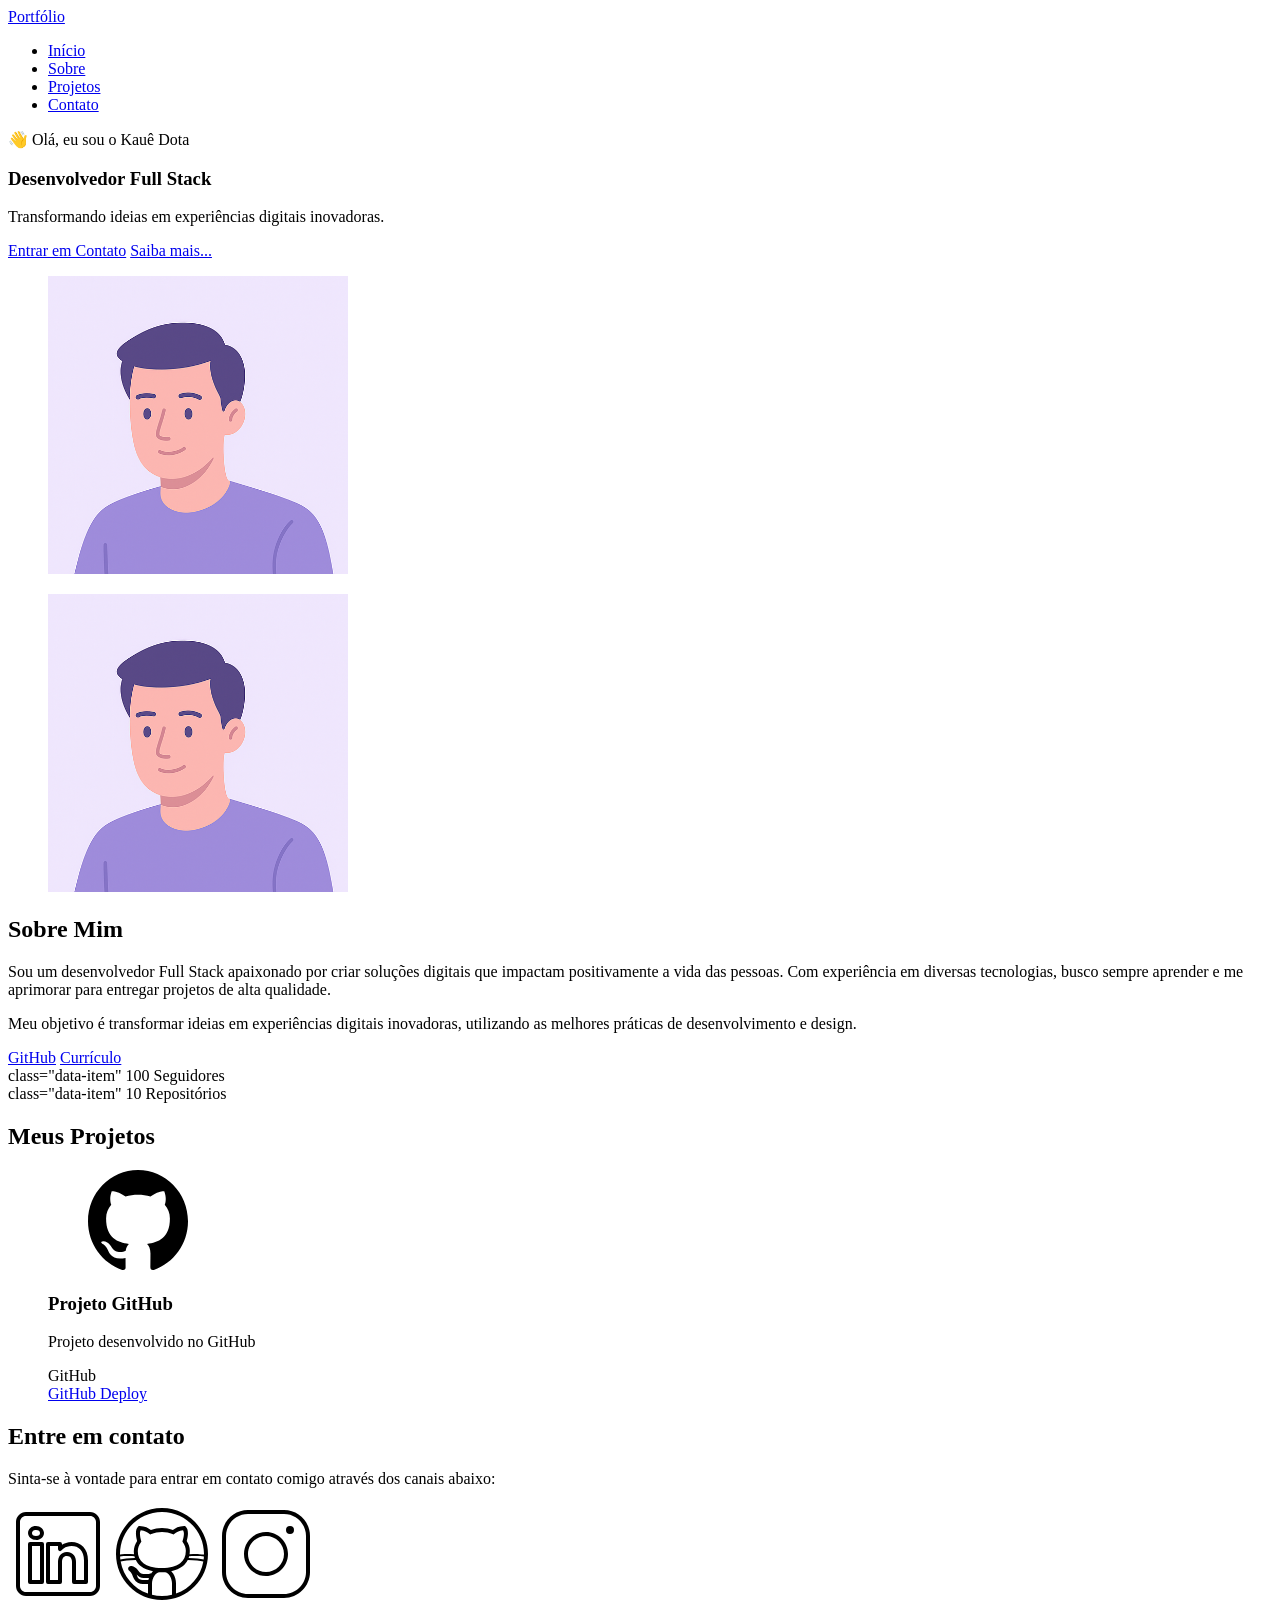
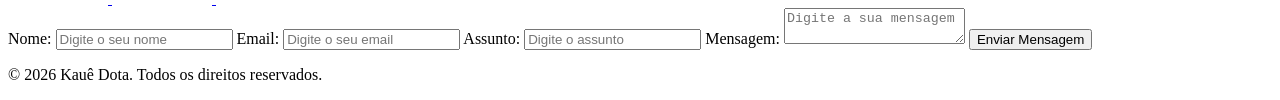
==== index.html @ 577f4618 "⚡ General Update:" ====
<!DOCTYPE html>
<html lang="pt-br">

<head>
    <meta charset="UTF-8">
    <meta name="viewport" content="width=device-width, initial-scale=1.0">

    <meta name="author" content="Kauê Dota">

    <meta name="description"
        content="Portfólio do Kauê Dota, desenvolvedor Full Stack especializado em criar experiências digitais.">

    <meta name="roobots" content="index, follow">

    <link rel="icon" type="image/svg+xml" href="./assets/img/favicon.svg">

    <title>Portfólio do Kauê Dota</title>
</head>

<body>
    <!-- Cabeçalho da Página -->
    <header>

        <a href="index.html" id="titulo">Portfólio</a>
        <nav>
            <ul class="menu-list">
                <li><a href="#hero">Início</a></li>
                <li><a href="#about">Sobre</a></li>
                <li><a href="#projects">Projetos</a></li>
                <li><a href="#contact">Contato</a></li>
            </ul>
        </nav>
    </header>

    <!-- Seção Principal da Página-->
    <main>
        <!-- Seção Hero -->
        <section id="hero" class="section-container hero-container">

            <!-- Boas Vindas -->
            <article>
                <span>👋 Olá, eu sou o Kauê Dota </span>
                <h1>Desenvolvedor Full Stack</h1>
                <p>Transformando ideias em experiências digitais inovadoras.</p>

                <div>
                    <a href="#contact" class="btn">Entrar em Contato</a>
                    <a href="#about" class="btn">Saiba mais...</a>
                </div>
            </article>

            <!-- Imagem da Seção Hero -->
            <figure>
                <img src="./assets/img/avatar_dev_man.svg"
                    alt="Foto do autor do site, Kauê Dota, desenvolvedor Full Stack" class="float-animation"
                    width="300px">
            </figure>

            <!-- Seção Sobre -->
            <section id="about" class="section-container about-container">

                <!-- Imagem da Seção About -->
                <figure class="about-image">
                    <img src="./assets/img/avatar_dev_man.svg"
                        alt="Foto do autor do site, Kauê Dota, desenvolvedor Full Stack" class="float-animation"
                        width="300px">


                </figure>

                <!-- Conteúdo da Seção About -->
                <article class="about-content">
                    <h2>Sobre Mim</h2>
                    <p>Sou um desenvolvedor Full Stack apaixonado por criar soluções digitais que impactam positivamente
                        a vida das pessoas. Com experiência em diversas tecnologias, busco sempre aprender e me
                        aprimorar para entregar projetos de alta qualidade.</p>
                    <p>Meu objetivo é transformar ideias em experiências digitais inovadoras, utilizando as melhores
                        práticas de desenvolvimento e design.</p>
                </article>

                <!-- Links (Github + Curriculo) e Dados do Github -->
                <div class="about-buttons-data" <!-- Links -->
                </div class="buttons-container">
                <a href="#" target="_blank" class="btn">GitHub</a>
                <a href="#" target="_blank" class="btn-outline">Currículo</a>
                </div>

                <!-- Dados - Repósitório Github -->
                <div class="data-container">

                    <!-- Numero de Seguidores -->
                    <div> class="data-item"
                        <span class="data-number">100</span>
                        <span class="data-label">Seguidores</span>
                    </div>

                    <!-- Numero de Repositórios -->
                    <div> class="data-item"
                        <span class="data-number">10</span>
                        <span class="data-label">Repositórios</span>
                    </div>
                </div>


            </section>

            <!-- Seção Projetos -->
            <section id="projects">
                <h2>Meus Projetos</h2>

                <!-- Swiper Container -->
                <div class="swiper projects-swiper">

                    <div class="swiper-wrapper">

                        <figure class="swiper-slide">

                            <article class="project-card">

                                <!-- Ícone da Tecnologia padrão do projeto -->
                                <figure class="project-image">
                                    <img src="./assets/icons/languages/github.svg" alt="Ícone do GitHub" width="100px">
                                </figure>

                                <!-- Conteúdo do Projeto -->
                                <div class="project-content">

                                    <h3>Projeto GitHub</h3>
                                    <p>Projeto desenvolvido no GitHub</p>

                                    <!-- Tags do Projeto -->
                                    <div class="project-tags">
                                        <span class="tag">GitHub</span>
                                    </div>

                                    <!-- Links do Projeto -->
                                    <div class="project-buttons">
                                        <a href="#" target="_blank" class="botao botao-sm">
                                            GitHub
                                        </a>
                                        <a href="#" target="_blank" class="botao-outline botao-sm">
                                            Deploy
                                        </a>
                                    </div>

                                </div>

                            </article>

                    </div>

                </div>

                <!-- Botões de Navegação -->
                <div class="swiper-button-next"></div>
                <div class="swiper-button-prev"></div>

                <!-- Paginação -->
                <div class="swiper-pagination"></div>

                </div>
            </section>

            <!-- Seção Contato -->
            <section id="contact" class="section-container contact-container">

                <!-- Redes Sociais -->
                <article>
                    <h2>Entre em contato</h2>
                    <p>Sinta-se à vontade para entrar em contato comigo através dos canais abaixo:</p>

                    <!-- Links das Redes Sociais -->
                    <div class="social-container">

                        <a href="https://www.linkedin.com/in/kaue-dota/" target="_blank" class="social-icon"
                            aria-label="LinkedIn">
                            <img src="./assets/icons/social/linkedin.svg" alt="Ícone do LinkedIn">
                        </a>

                        <a href="https://github.com/kauedota" target="_blank" class="social-icon" aria-label="GitHub">
                            <img src="./assets/icons/social/github.svg" alt="Ícone do GitHub">
                        </a>

                        <a href="https://www.instagram.com/kauedota/" target="_blank" class="social-icon"
                            aria-label="Instagram">
                            <img src="./assets/icons/social/instagram.svg" alt="Ícone do Instagram">
                        </a>
                    </div>

                </article>

                <!-- Formulário de Contato -->
                <form id="formulario">

                    <label for="nome">Nome:</label>
                    <input id="nome" name="nome" type="text" placeholder="Digite o seu nome" required>
                    <span id="erro-nome"></span>

                    <label for="email">Email:</label>
                    <input id="email" name="email" type="text" placeholder="Digite o seu email" required>
                    <span id="erro-email"></span>

                    <label for="assunto">Assunto:</label>
                    <input id="assunto" name="assunto" type="text" placeholder="Digite o assunto" required>
                    <span id="erro-assunto"></span>

                    <label for="mensagem">Mensagem:</label>
                    <textarea id="mensagem" name="mensagem" placeholder="Digite a sua mensagem" required></textarea>
                    <span id="erro-mensagem"></span>

                    <button type="submit" class="btn">Enviar Mensagem</button>

                </form>

            </section>
    </main>

    <!-- Rodapé da Página -->
    <footer>
        <p>&copy; 2026 Kauê Dota. Todos os direitos reservados.</p>
    </footer>

</body>

</html>
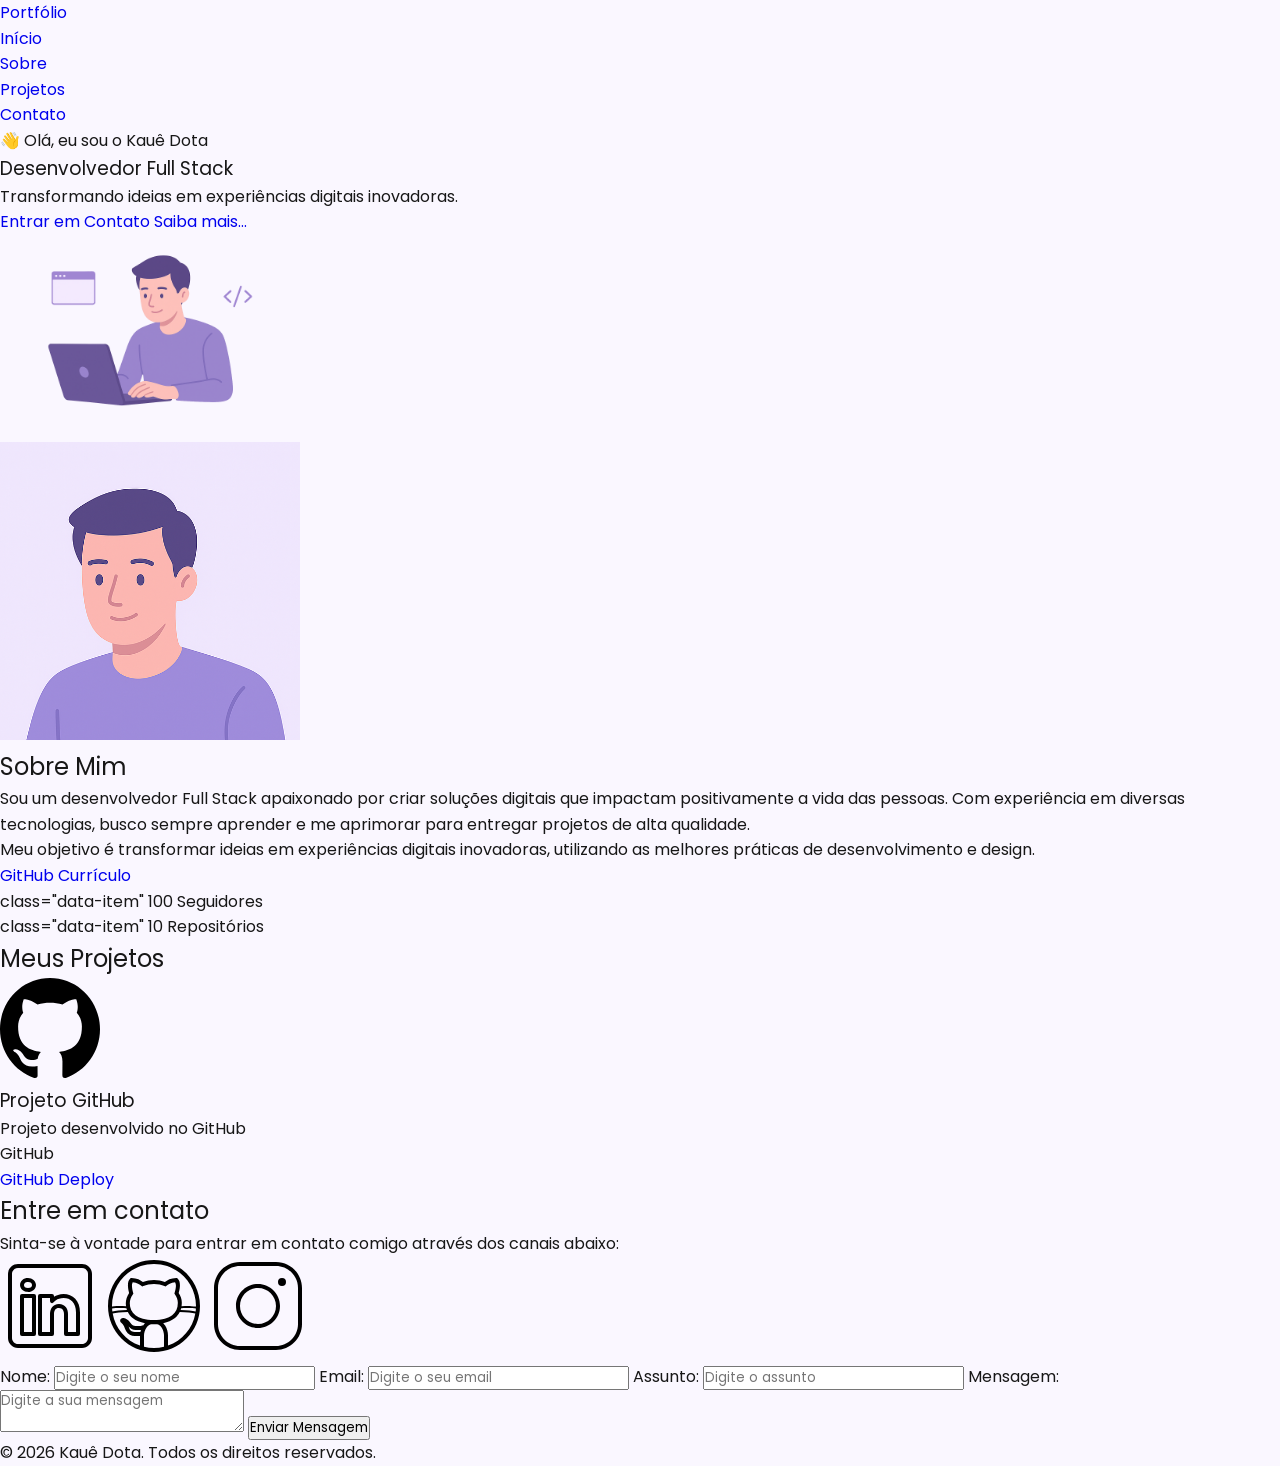
==== commit bc934df3: "Inserida a Branch Html" ====
--- a/index.html
+++ b/index.html
@@ -2,6 +2,13 @@
 <html lang="pt-br">
 
 <head>
+    <!-- Fontes do Google -->
+    <link rel="preconnect" href="https://fonts.googleapis.com">
+    <link rel="preconnect" href="https://fonts.gstatic.com" crossorigin>
+
+    <!-- Fonte do Google - Poppins -->
+    <link href="https://fonts.googleapis.com/css2?family=Poppins&display=swap" rel="stylesheet">
+
     <meta charset="UTF-8">
     <meta name="viewport" content="width=device-width, initial-scale=1.0">
 
@@ -13,6 +20,9 @@
     <meta name="roobots" content="index, follow">
 
     <link rel="icon" type="image/svg+xml" href="./assets/img/favicon.svg">
+
+    <!-- CSS principal da página -->
+    <link rel="stylesheet" href="assets/css/styles.css">
 
     <title>Portfólio do Kauê Dota</title>
 </head>
@@ -51,7 +61,7 @@
 
             <!-- Imagem da Seção Hero -->
             <figure>
-                <img src="./assets/img/avatar_dev_man.svg"
+                <img src="./assets/img/foto_dev_man.svg"
                     alt="Foto do autor do site, Kauê Dota, desenvolvedor Full Stack" class="float-animation"
                     width="300px">
             </figure>
--- a/assets/css/styles.css
+++ b/assets/css/styles.css
@@ -0,0 +1,77 @@
+* {
+    margin: 0;
+    padding: 0;
+    box-sizing: border-box;
+    font-family: 'Poppins', sans-serif;
+    font-weight: 400;
+    text-decoration: none;
+    outline: none;
+}
+
+/* Variáveis */
+:root {
+    /* Paleta de Cores - Purple */
+    --purple-50: #f4eaff;
+    --purple-100: #e9dcfa;
+    --purple-200: #cdb3f0;
+    --purple-300: #b186e5;
+    --purple-400: #9460db;
+    --purple-500: #6b36c8;
+    --purple-600: #5b2ca0;
+    --purple-700: #4c2177;
+    --purple-800: #441f88;
+    --purple-900: #2a0e4d;
+    --purple-950: #1a0730;
+ 
+    /* Cores Neutras */
+    --gray-200: #e8e8e8;
+    --gray-400: #505861;
+    --black: #171717;
+    --white: #FAF7FF;
+ 
+    /* Cores de Estado */
+    --error: #e63946;
+ 
+    /* Sombras */
+    --shadow-sm: 0 0.25rem 0.5rem rgba(0, 0, 0, 0.05);
+    --shadow-md: 0 0.25rem 0.75rem rgba(107, 54, 200, 0.3);
+    --shadow-lg: 0 0.5rem 1.5rem rgba(107, 54, 200, 0.2);
+ 
+    /* Espaçamentos */
+    --spacing-xs: 0.5rem;
+    --spacing-sm: 1rem;
+    --spacing-md: 1.5rem;
+    --spacing-lg: 2rem;
+    --spacing-xl: 3rem;
+    --spacing-2xl: 4rem;
+ 
+    /* Tamanhos de Fonte */
+    --text-sm: 0.75rem;
+    --text-base: 1rem;
+    --text-lg: 1.25rem;
+    --text-xl: 1.5rem;
+    --text-2xl: 2rem;
+    --text-3xl: 2.5rem;
+ 
+    /* Border Radius */
+    --radius-sm: 0.25rem;
+    --radius-md: 0.5rem;
+    --radius-lg: 1rem;
+    --radius-xl: 2rem;
+    --radius-full: 50%;
+ 
+    /* Animação Padrão */
+    --transition-default: all 0.3s ease;
+}
+
+html {
+    scroll-behavior: smooth;
+}
+
+body{
+    min-height: 100vh;
+    background-color: var(--white);
+    line-height: 1.6;
+    color: var(--black);
+
+}
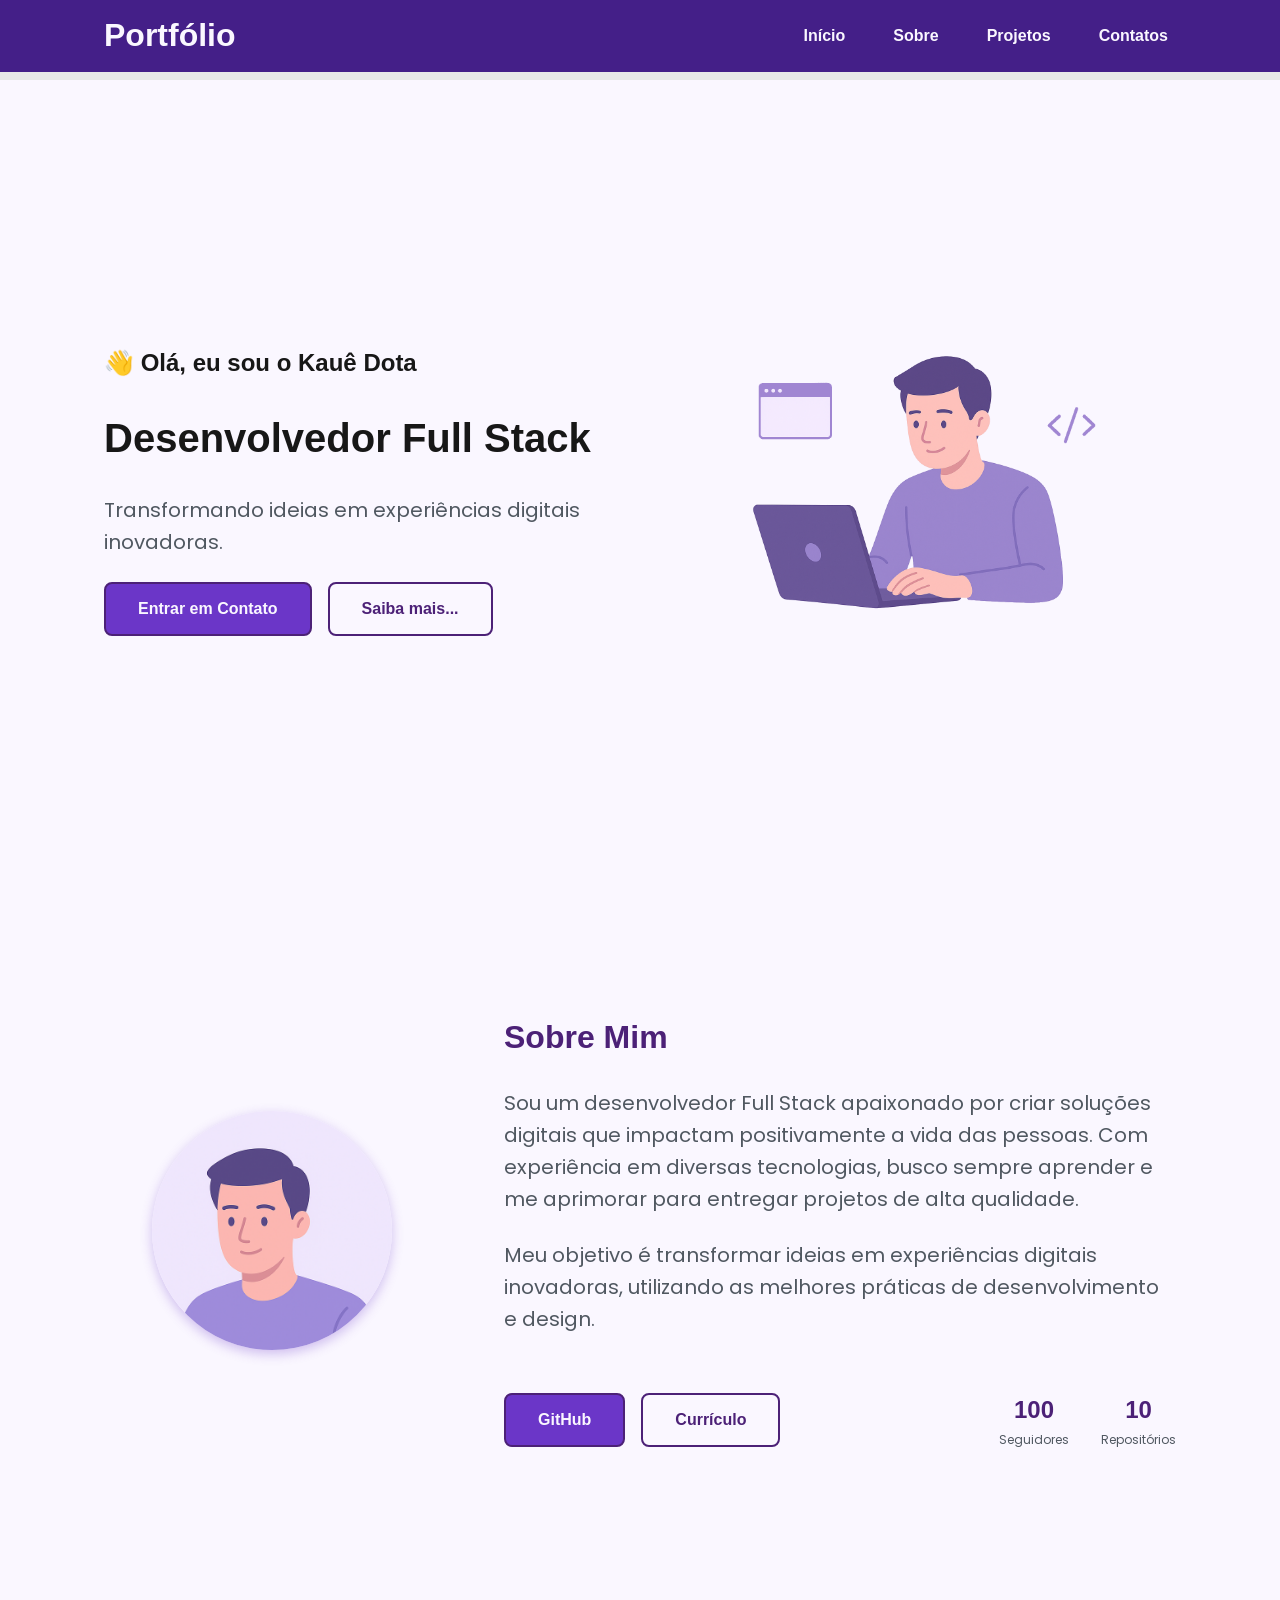
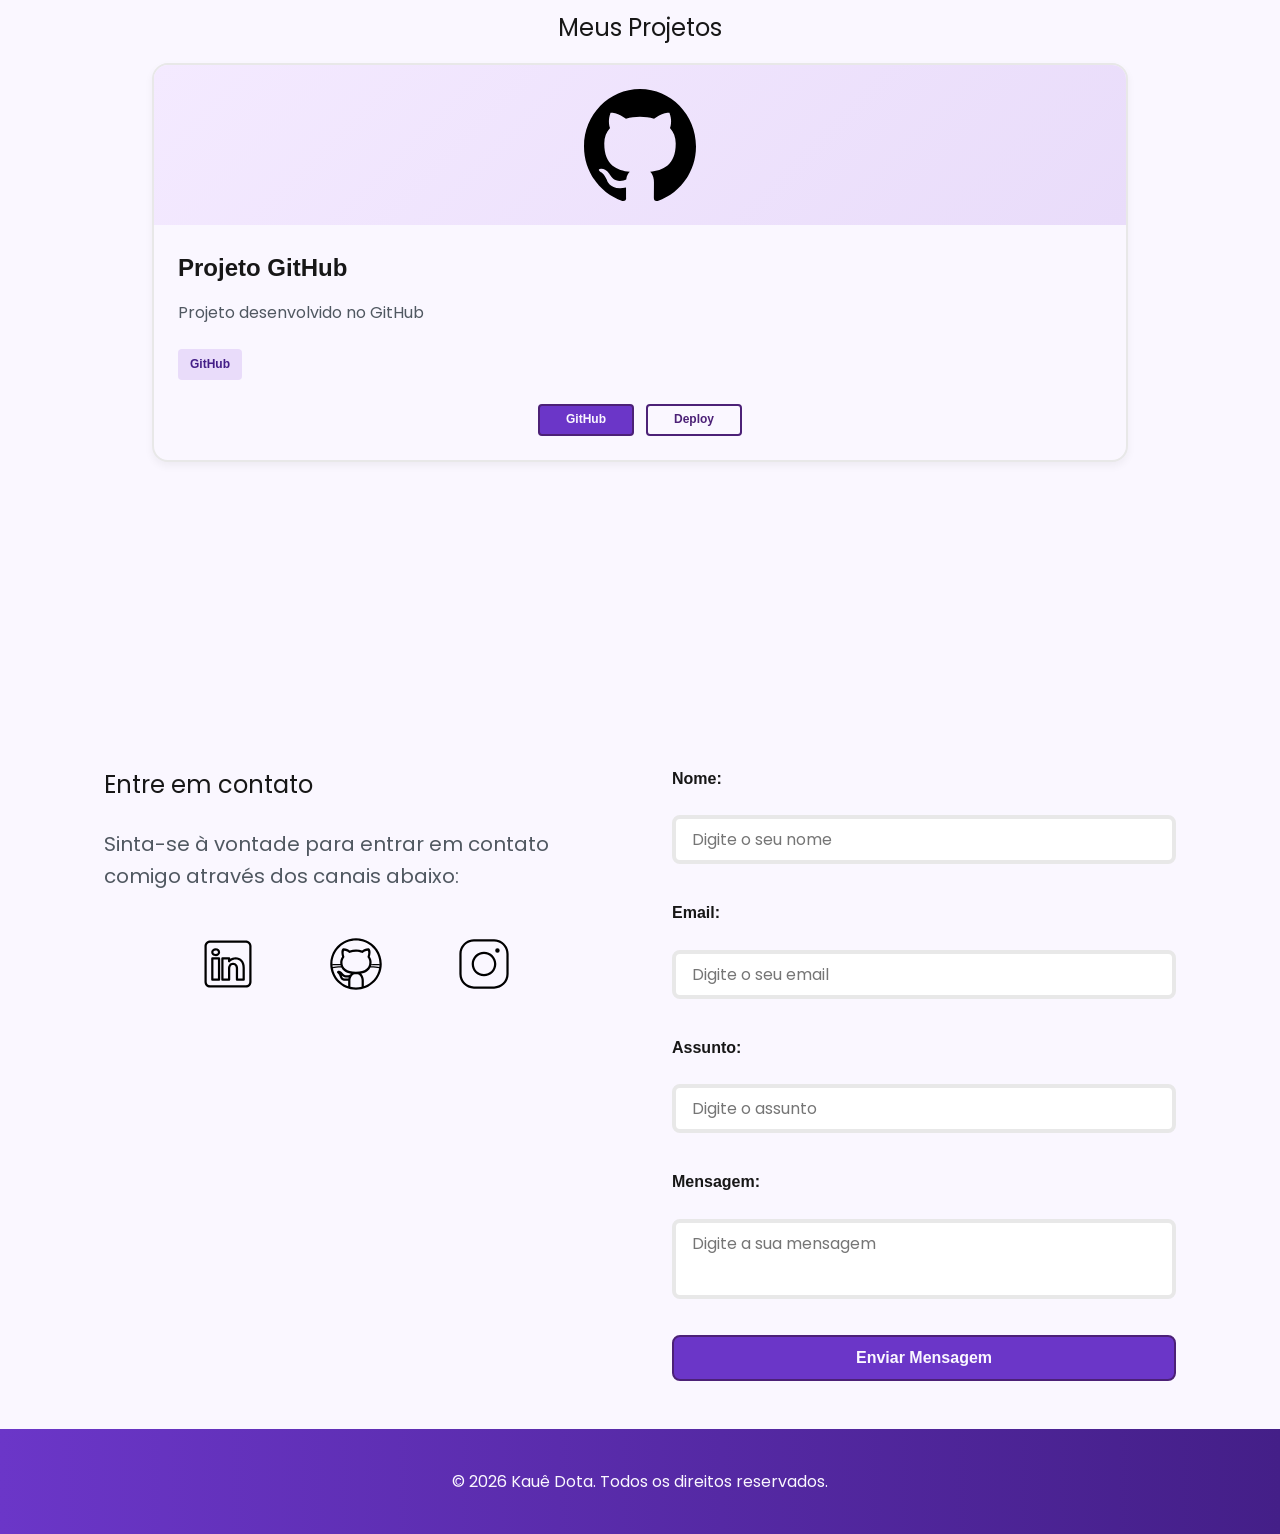
==== commit 1b0d6431: "Styles e Sucess atualizado" ====
--- a/index.html
+++ b/index.html
@@ -17,7 +17,7 @@
     <meta name="description"
         content="Portfólio do Kauê Dota, desenvolvedor Full Stack especializado em criar experiências digitais.">
 
-    <meta name="roobots" content="index, follow">
+    <meta name="robots" content="index, follow">
 
     <link rel="icon" type="image/svg+xml" href="./assets/img/favicon.svg">
 
@@ -31,131 +31,141 @@
     <!-- Cabeçalho da Página -->
     <header>
 
-        <a href="index.html" id="titulo">Portfólio</a>
-        <nav>
-            <ul class="menu-list">
-                <li><a href="#hero">Início</a></li>
-                <li><a href="#about">Sobre</a></li>
-                <li><a href="#projects">Projetos</a></li>
-                <li><a href="#contact">Contato</a></li>
-            </ul>
-        </nav>
+        <div class="menu-content">
+
+            <!-- Título do cabeçalho -->
+            <a href="index.html" id="titulo">Portfólio</a>
+
+            <!-- Menu de Navegação -->
+            <nav>
+                <ul class="menu-list">
+                    <li><a href="#hero">Início</a></li>
+                    <li><a href="#about">Sobre</a></li>
+                    <li><a href="#projects">Projetos</a></li>
+                    <li><a href="#contact">Contatos</a></li>
+                </ul>
+            </nav>
+
+        </div>
+
     </header>
 
     <!-- Seção Principal da Página-->
     <main>
+
         <!-- Seção Hero -->
         <section id="hero" class="section-container hero-container">
 
             <!-- Boas Vindas -->
-            <article>
+            <article class="hero-content">
                 <span>👋 Olá, eu sou o Kauê Dota </span>
                 <h1>Desenvolvedor Full Stack</h1>
                 <p>Transformando ideias em experiências digitais inovadoras.</p>
 
-                <div>
-                    <a href="#contact" class="btn">Entrar em Contato</a>
-                    <a href="#about" class="btn">Saiba mais...</a>
+                <div class="buttons-container">
+                    <a href="#contact" class="botao">Entrar em Contato</a>
+                    <a href="#about" class="botao-outline">Saiba mais...</a>
                 </div>
             </article>
 
             <!-- Imagem da Seção Hero -->
-            <figure>
+            <figure class="hero-image">
                 <img src="./assets/img/foto_dev_man.svg"
-                    alt="Foto do autor do site, Kauê Dota, desenvolvedor Full Stack" class="float-animation"
-                    width="300px">
+                    alt="Foto do autor do site, Kauê Dota, desenvolvedor Full Stack" class="float-animation">
             </figure>
 
-            <!-- Seção Sobre -->
-            <section id="about" class="section-container about-container">
-
-                <!-- Imagem da Seção About -->
-                <figure class="about-image">
-                    <img src="./assets/img/avatar_dev_man.svg"
-                        alt="Foto do autor do site, Kauê Dota, desenvolvedor Full Stack" class="float-animation"
-                        width="300px">
-
-
-                </figure>
-
-                <!-- Conteúdo da Seção About -->
-                <article class="about-content">
-                    <h2>Sobre Mim</h2>
-                    <p>Sou um desenvolvedor Full Stack apaixonado por criar soluções digitais que impactam positivamente
-                        a vida das pessoas. Com experiência em diversas tecnologias, busco sempre aprender e me
-                        aprimorar para entregar projetos de alta qualidade.</p>
-                    <p>Meu objetivo é transformar ideias em experiências digitais inovadoras, utilizando as melhores
-                        práticas de desenvolvimento e design.</p>
-                </article>
+        </section>
+
+        <!-- Seção Sobre -->
+        <section id="about" class="section-container about-container">
+
+            <!-- Imagem da Seção About -->
+            <figure class="about-image">
+                <img src="./assets/img/avatar_dev_man.svg"
+                    alt="Foto do autor do site, Kauê Dota, desenvolvedor Full Stack" class="float-animation">
+            </figure>
+
+            <!-- Conteúdo da Seção About -->
+            <article class="about-content">
+                <h2>Sobre Mim</h2>
+                <p>Sou um desenvolvedor Full Stack apaixonado por criar soluções digitais que impactam positivamente
+                    a vida das pessoas. Com experiência em diversas tecnologias, busco sempre aprender e me
+                    aprimorar para entregar projetos de alta qualidade.</p>
+                <p>Meu objetivo é transformar ideias em experiências digitais inovadoras, utilizando as melhores
+                    práticas de desenvolvimento e design.</p>
 
                 <!-- Links (Github + Curriculo) e Dados do Github -->
-                <div class="about-buttons-data" <!-- Links -->
-                </div class="buttons-container">
-                <a href="#" target="_blank" class="btn">GitHub</a>
-                <a href="#" target="_blank" class="btn-outline">Currículo</a>
-                </div>
-
-                <!-- Dados - Repósitório Github -->
-                <div class="data-container">
-
-                    <!-- Numero de Seguidores -->
-                    <div> class="data-item"
-                        <span class="data-number">100</span>
-                        <span class="data-label">Seguidores</span>
+                <div class="about-buttons-data">
+
+                    <!-- Links -->
+                    <div class="buttons-container">
+                        <a href="#" target="_blank" class="botao">GitHub</a>
+                        <a href="#" target="_blank" class="botao-outline">Currículo</a>
                     </div>
 
-                    <!-- Numero de Repositórios -->
-                    <div> class="data-item"
-                        <span class="data-number">10</span>
-                        <span class="data-label">Repositórios</span>
+                    <!-- Dados - Repósitório Github -->
+                    <div class="data-container">
+
+                        <!-- Numero de Seguidores -->
+                        <div class="data-item">
+                            <span class="data-number">100</span>
+                            <span class="data-label">Seguidores</span>
+                        </div>
+
+                        <!-- Numero de Repositórios -->
+                        <div class="data-item">
+                            <span class="data-number">10</span>
+                            <span class="data-label">Repositórios</span>
+                        </div>
                     </div>
-                </div>
-
-
-            </section>
-
-            <!-- Seção Projetos -->
-            <section id="projects">
-                <h2>Meus Projetos</h2>
-
-                <!-- Swiper Container -->
-                <div class="swiper projects-swiper">
-
-                    <div class="swiper-wrapper">
-
-                        <figure class="swiper-slide">
-
-                            <article class="project-card">
-
-                                <!-- Ícone da Tecnologia padrão do projeto -->
-                                <figure class="project-image">
-                                    <img src="./assets/icons/languages/github.svg" alt="Ícone do GitHub" width="100px">
-                                </figure>
-
-                                <!-- Conteúdo do Projeto -->
-                                <div class="project-content">
-
-                                    <h3>Projeto GitHub</h3>
-                                    <p>Projeto desenvolvido no GitHub</p>
-
-                                    <!-- Tags do Projeto -->
-                                    <div class="project-tags">
-                                        <span class="tag">GitHub</span>
-                                    </div>
-
-                                    <!-- Links do Projeto -->
-                                    <div class="project-buttons">
-                                        <a href="#" target="_blank" class="botao botao-sm">
-                                            GitHub
-                                        </a>
-                                        <a href="#" target="_blank" class="botao-outline botao-sm">
-                                            Deploy
-                                        </a>
-                                    </div>
-
+
+                </div>
+            </article>
+
+        </section>
+
+        <!-- Seção Projetos -->
+        <section id="projects" class="section-container projects-container">
+            <h2>Meus Projetos</h2>
+
+            <!-- Swiper Container -->
+            <div class="swiper projects-swiper">
+
+                <div class="swiper-wrapper">
+
+                    <div class="swiper-slide">
+
+                        <article class="project-card">
+
+                            <!-- Ícone da Tecnologia padrão do projeto -->
+                            <figure class="project-image">
+                                <img src="./assets/icons/languages/github.svg" alt="Ícone do GitHub">
+                            </figure>
+
+                            <!-- Conteúdo do Projeto -->
+                            <div class="project-content">
+
+                                <h3>Projeto GitHub</h3>
+                                <p>Projeto desenvolvido no GitHub</p>
+
+                                <!-- Tags do Projeto -->
+                                <div class="project-tags">
+                                    <span class="tag">GitHub</span>
                                 </div>
 
-                            </article>
+                                <!-- Links do Projeto -->
+                                <div class="project-buttons">
+                                    <a href="#" target="_blank" class="botao botao-sm">
+                                        GitHub
+                                    </a>
+                                    <a href="#" target="_blank" class="botao-outline botao-sm">
+                                        Deploy
+                                    </a>
+                                </div>
+
+                            </div>
+
+                        </article>
 
                     </div>
 
@@ -168,61 +178,63 @@
                 <!-- Paginação -->
                 <div class="swiper-pagination"></div>
 
-                </div>
-            </section>
-
-            <!-- Seção Contato -->
-            <section id="contact" class="section-container contact-container">
-
-                <!-- Redes Sociais -->
-                <article>
-                    <h2>Entre em contato</h2>
-                    <p>Sinta-se à vontade para entrar em contato comigo através dos canais abaixo:</p>
-
-                    <!-- Links das Redes Sociais -->
-                    <div class="social-container">
-
-                        <a href="https://www.linkedin.com/in/kaue-dota/" target="_blank" class="social-icon"
-                            aria-label="LinkedIn">
-                            <img src="./assets/icons/social/linkedin.svg" alt="Ícone do LinkedIn">
-                        </a>
-
-                        <a href="https://github.com/kauedota" target="_blank" class="social-icon" aria-label="GitHub">
-                            <img src="./assets/icons/social/github.svg" alt="Ícone do GitHub">
-                        </a>
-
-                        <a href="https://www.instagram.com/kauedota/" target="_blank" class="social-icon"
-                            aria-label="Instagram">
-                            <img src="./assets/icons/social/instagram.svg" alt="Ícone do Instagram">
-                        </a>
-                    </div>
-
-                </article>
-
-                <!-- Formulário de Contato -->
-                <form id="formulario">
-
-                    <label for="nome">Nome:</label>
-                    <input id="nome" name="nome" type="text" placeholder="Digite o seu nome" required>
-                    <span id="erro-nome"></span>
-
-                    <label for="email">Email:</label>
-                    <input id="email" name="email" type="text" placeholder="Digite o seu email" required>
-                    <span id="erro-email"></span>
-
-                    <label for="assunto">Assunto:</label>
-                    <input id="assunto" name="assunto" type="text" placeholder="Digite o assunto" required>
-                    <span id="erro-assunto"></span>
-
-                    <label for="mensagem">Mensagem:</label>
-                    <textarea id="mensagem" name="mensagem" placeholder="Digite a sua mensagem" required></textarea>
-                    <span id="erro-mensagem"></span>
-
-                    <button type="submit" class="btn">Enviar Mensagem</button>
-
-                </form>
-
-            </section>
+            </div>
+        </section>
+
+        <!-- Seção Contato -->
+        <section id="contact" class="section-container contact-container">
+
+            <!-- Redes Sociais -->
+            <article class="contact-info">
+
+                <h2>Entre em contato</h2>
+                <p>Sinta-se à vontade para entrar em contato comigo através dos canais abaixo:</p>
+
+                <!-- Links das Redes Sociais -->
+                <div class="social-container">
+
+                    <a href="https://www.linkedin.com/in/kaue-dota/" target="_blank" class="social-icon"
+                        aria-label="LinkedIn">
+                        <img src="./assets/icons/social/linkedin.svg" alt="Link para o LinkedIn">
+                    </a>
+
+                    <a href="https://github.com/kauedota" target="_blank" class="social-icon" aria-label="GitHub">
+                        <img src="./assets/icons/social/github.svg" alt="Link para o GitHub">
+                    </a>
+
+                    <a href="https://www.instagram.com/kauedota/" target="_blank" class="social-icon"
+                        aria-label="Instagram">
+                        <img src="./assets/icons/social/instagram.svg" alt="Link para o Instagram">
+                    </a>
+
+                </div>
+            </article>
+
+            <!-- Formulário de Contato -->
+            <form id="formulario">
+
+                <label for="nome">Nome:</label>
+                <input id="nome" name="nome" type="text" placeholder="Digite o seu nome" required>
+                <span id="erro-nome"></span>
+
+                <label for="email">Email:</label>
+                <input id="email" name="email" type="text" placeholder="Digite o seu email" required>
+                <span id="erro-email"></span>
+
+                <label for="assunto">Assunto:</label>
+                <input id="assunto" name="assunto" type="text" placeholder="Digite o assunto" required>
+                <span id="erro-assunto"></span>
+
+                <label for="mensagem">Mensagem:</label>
+                <textarea id="mensagem" name="mensagem" placeholder="Digite a sua mensagem" required></textarea>
+                <span id="erro-mensagem"></span>
+
+                <button type="submit" class="botao">Enviar Mensagem</button>
+
+            </form>
+
+        </section>
+
     </main>
 
     <!-- Rodapé da Página -->
--- a/assets/css/styles.css
+++ b/assets/css/styles.css
@@ -1,13 +1,13 @@
 * {
-    margin: 0;
-    padding: 0;
-    box-sizing: border-box;
-    font-family: 'Poppins', sans-serif;
-    font-weight: 400;
-    text-decoration: none;
-    outline: none;
-}
-
+  margin: 0;
+  padding: 0;
+  box-sizing: border-box;
+  font-family: 'Poppins', sans-serif;
+  font-weight: 400;
+  text-decoration: none;
+  outline: none;
+}
+ 
 /* Variáveis */
 :root {
     /* Paleta de Cores - Purple */
@@ -63,15 +63,557 @@
     /* Animação Padrão */
     --transition-default: all 0.3s ease;
 }
-
+ 
 html {
-    scroll-behavior: smooth;
-}
-
-body{
-    min-height: 100vh;
+  scroll-behavior: smooth;
+}
+ 
+body {
+  display: flex;
+  flex-direction: column;
+  min-height: 100vh;
+  background-color: var(--white);
+  line-height: 1.6;
+  color: var(--black);
+}
+ 
+main {
+  flex: 1;
+}
+ 
+/* Seções - Base Comum */
+ 
+.section-container{
+  max-width: 70rem;
+  margin: 0 auto;
+  padding: var(--spacing-xl) var(--spacing-md);
+  scroll-margin-top: 6rem;
+}
+ 
+/* Botões */
+ 
+.buttons-container{
+  display: flex;
+  gap: var(--spacing-sm);
+}
+ 
+.botao,
+.botao-outline{
+  display: inline-block;
+  padding: 0.75rem 2rem;
+  border: 0.15rem solid transparent;
+  border-radius: var(--radius-md);
+  font-size: var(--text-base);
+  font-weight: 600;
+  text-align: center;
+  cursor: pointer;
+  transition: var(--transition-default);
+}
+ 
+.botao{
+  border-color: var(--purple-700);
+  background-color: var(--purple-500);
+  color: var(--white);
+}
+ 
+.botao:hover{
+  border-color: var(--purple-800);
+  background-color: var(--purple-700);
+  box-shadow: var(--shadow-md);
+  transform: translateY(-0.25rem);
+}
+ 
+.botao-outline{
+  border-color: var(--purple-700);
+  background-color: transparent;
+  color: var(--purple-700);
+}
+ 
+.botao-outline:hover{
+  border-color: var(--purple-700);
+  background-color: var(--purple-500);
+  color: var(--white);
+  transform: translateY(-0.25rem);
+}
+ 
+/* Botões pequenos - Card Projetos */
+ 
+.botao.botao-sm,
+.botao-outline.botao-sm {
+  min-width: 6rem;
+  padding: 0.25rem var(--spacing-sm);
+  border-width: 0.125rem;
+  border-radius: 0.25rem;
+  font-size: var(--text-sm);
+}
+ 
+/* Seção Header - Cabeçalho e Menu */
+ 
+header{
+  position: sticky;
+  top: 0;
+  z-index: 1000;
+  width: 100%;
+  height: 5rem;
+  border-bottom: var(--spacing-xs) solid var(--gray-200);
+  box-shadow: var(--purple-800);
+  background-color: var(--purple-800);
+}
+ 
+header a {
+  font-weight: 600;
+  color: var(--white);
+  transition: color 0.3s ease;
+}
+ 
+header a:hover {
+  color: var(--purple-100);
+}
+ 
+#titulo{
+  font-size: var(--text-2xl);
+  font-weight: 700;
+}
+ 
+.menu-content {
+  display: flex;
+  justify-content: space-between;
+  align-items: center;
+  max-width: 70rem;
+  height: 100%;
+  margin: 0 auto;
+  padding: 0 var(--spacing-md);
+}
+ 
+.menu-list {
+  display: flex;
+  gap: var(--spacing-lg);
+  list-style: none;
+}
+ 
+.menu-list a {
+  padding: var(--spacing-xs);
+}
+ 
+/* Seção Hero */
+.hero-container {
+  display: flex;
+  align-items: center;
+  gap: var(--spacing-2xl);
+  min-height: calc(100vh - 5rem);
+}
+ 
+.hero-content {
+  display: flex;
+  flex: 1;
+  flex-direction: column;
+  gap: var(--spacing-md);
+}
+ 
+.hero-content span {
+  font-size: var(--text-xl);
+  font-weight: 700;
+}
+ 
+.hero-content h1 {
+  font-size: var(--text-3xl);
+  font-weight: 700;
+}
+ 
+/* Configura todos os Paragrafos */
+ 
+.hero-content p,
+.about-content p,
+.contact-info p {
+  font-size: var(--text-lg);
+  color: var(--gray-400);
+}
+ 
+.hero-image {
+  display: flex;
+  flex: 1;
+  justify-content: center;
+}
+ 
+.hero-image img {
+  width: 100%;
+  max-width: 100%;
+  border-radius: var(--radius-xl);
+}
+
+/* Animação Flutuante */
+@keyframes float {
+  0%,
+  100% {
+    transform: translateY(0);
+  }
+ 
+  50% {
+    transform: translateY(-1.25rem);
+  }
+ 
+}
+ 
+/* Usa animação */
+.float-animation {
+  animation: float 3s ease-in-out infinite;
+}
+
+/* Seção About */
+.about-container {
+  display: flex;
+  align-items: center;
+  gap: var(--spacing-2xl);
+  margin-top: var(--spacing-2xl);
+}
+
+.about-image {
+  flex: 1;
+  display: flex;
+  justify-content: center;
+}
+
+.about-image img {
+  width: 80%;
+  max-width: 15rem;
+  border-radius: var(--radius-full);
+  box-shadow: var(--shadow-md);
+}
+
+.about-content {
+  flex: 2;
+  display: flex;
+  flex-direction: column;
+  gap: var(--spacing-md);
+}
+
+.about-content h2 {
+  font-size: var(--text-2xl);
+  font-weight: 700;
+  color: var(--purple-700);
+}
+
+.about-buttons-data {
+  margin-top: var(--spacing-lg);
+  display: flex;
+  flex-wrap: wrap;
+  justify-content: space-between;
+  align-items: center;
+  gap: var(--spacing-md);
+}
+
+.data-container {
+  display: flex;
+  gap: var(--spacing-lg);
+}
+
+.data-item {
+  display: flex;
+  flex-direction: column;
+  align-items: center;
+}
+
+.data-number {
+  font-size: var(--text-xl);
+  font-weight: 700;
+  color: var(--purple-700);
+}
+
+.data-label {
+  font-size: var(--text-sm);
+  color: var(--gray-400);
+}
+
+
+/* PROJECTS */
+.projects-container {
+    scroll-margin-top: 3rem;
+    margin: var(--spacing-2xl) auto;
+    text-align: center;
+ 
+}
+ 
+.projects-swiper {
+    position: relative;
+    width: 100%;
+    padding: var(--spacing-sm) var(--spacing-xl) var(--spacing-xl);
+    overflow: hidden;
+}
+ 
+/* Card Projects */
+.project-card {
+    display: flex;
+    flex-direction: column;
+    width: 100%;
+    height: 100%;
+    border: 0.15rem solid var(--gray-200);
+    border-radius: var(--radius-lg);
     background-color: var(--white);
-    line-height: 1.6;
-    color: var(--black);
-
+    box-shadow: var(--shadow-sm);
+    overflow: hidden;
+    transition: var(--transition-default);
+}
+ 
+.project-card:hover {
+    box-shadow: var(--spacing-lg);
+}
+ 
+.project-image {
+    display: flex;
+    justify-content: center;
+    align-items: center;
+    width: 100%;
+    height: 10rem;
+    background: linear-gradient(135deg, var(--purple-50) 0%, var(--purple-100) 100%);
+}
+
+.project-image img {
+    width: 75%;
+    height: 75%;
+    max-width: 7rem;
+    max-height: 7rem;
+    object-fit: contain;
+    transition: transform 0.3s ease;
+}
+
+.project-content {
+    display: flex;
+    flex: 1;
+    flex-direction: column;
+    padding: var(--spacing-md);
+    text-align: left;
+}
+
+.project-content h3 {
+    margin-bottom: 0.75rem;
+    font-size: var(--text-xl);
+    font-weight: 700;
+}
+
+.project-content p {
+    flex: 1;
+    margin-bottom: var(--spacing-md);
+    font-size: var(--text-base);
+    color: var(--gray-400);
+}
+
+.project-tags {
+    display: flex;
+    flex-wrap: wrap;
+    gap: var(--spacing-xs);
+}
+
+.tag {
+    padding: 0.375rem 0.75rem;
+    border-radius: var(--radius-sm);
+    background-color: var(--purple-100);
+    font-size: var(--text-sm);
+    font-weight: 600;
+    color: var(--purple-800);
+}
+
+.project-buttons {
+    display: flex;
+    justify-content: center;
+    align-items: center;
+    gap: 0.75rem;
+    margin-top: var(--spacing-md);
+}
+
+/* Configuração do Swiper */
+ 
+.swiper-wrapper {
+    align-items: stretch;
+}
+ 
+.swiper-slide {
+    display: flex;
+    height: auto;
+}
+ 
+/* Botões do Swiper (navegação) */
+.swiper-button-next,
+.swiper-button-prev {
+    width: 3rem;
+    height: 3rem;
+}
+ 
+.swiper-button-next:after,
+.swiper-button-prev:after {
+    font-size: var(--text-lg);
+    color: var(--purple-500);
+}
+ 
+.swiper-button-next:hover:after,
+.swiper-button-prev:hover:after {
+    color: var(--purple-800);
+}
+ 
+/* Indicadores de paginação */
+.swiper-pagination-bullet {
+    width: 0.75rem;
+    height: 0.75rem;
+    background-color: var(--gray-200);
+    opacity: 1;
+}
+ 
+.swiper-pagination-bullet-active {
+    width: var(--spacing-lg);
+    border-radius: var(--radius-sm);
+    background-color: var(--purple-500);
+}
+
+/* Seção de Contatos */
+
+.contact-container {
+    display: grid;
+    grid-template-columns: 1fr 1fr;
+    gap: var(--spacing-2xl);
+}
+
+/* Redes Sociais */
+
+.contact-info h2 {
+    margin-bottom: var(--spacing-md);
+}
+
+.contact-info p {
+    margin-bottom: var(--spacing-lg);
+}
+
+.social-container {
+    display: flex;
+    justify-content: center;
+    gap: var(--spacing-xl);
+}
+
+.social-icon {
+    width: 5rem;
+    height: 5rem;
+    padding: 0.75rem;
+    border-radius: var(--radius-md);
+    transition: var(--transition-default);
+}
+
+.social-icon img {
+    width: 100%;
+    filter: brightness(0) saturate(100%);
+    transition: filter 0.3s ease;
+}
+
+.social-icon img:hover {
+  filter: brightness(0) 
+          saturate(100%) 
+          invert(42%) 
+          sepia(93%) 
+          saturate(1352%) 
+          hue-rotate(243deg) 
+          brightness(79%) 
+          contrast(91%);
+}
+
+/* Formulário */
+
+form {
+    display: flex;
+    flex-direction: column;
+    gap: var(--spacing-md);
+
+}
+
+form label {
+    font-size: var(--text-base);
+    font-weight: 600;
+}
+
+form input,
+form textarea {
+    width: 100%;
+    padding: 0.5rem var(--spacing-sm);
+    border: 0.25rem solid var(--gray-200);
+    border-radius: var(--radius-md);
+    font-family: inherit;
+    font-size: var(--text-base);
+    transition: border-color 0.3s ease;
+}
+
+form input:focus,
+form textarea:focus {
+    border-color: var(--purple-500);
+    outline: none;
+}
+
+form textarea {
+    min-height: 5rem;
+    resize: none;
+}
+
+form span {
+    margin-top: -0.75rem;
+    font-size: var(--text-sm);
+    color: var(--error);
+}
+
+/* Página de Sucesso */
+
+.success-container {
+    display: flex;
+    align-items: center;
+    justify-content: center;
+    min-height: calc(100vh - 5rem);
+    padding: var(--spacing-xl) var(--spacing-md);
+}
+
+.success-content {
+    display: flex;
+    flex-direction: column;
+    align-items: center;
+    gap: var(--spacing-md);
+    max-width: 35rem;
+    text-align: center;
+}
+
+.success-icon img {
+    width: 12rem;
+    max-width: 100%;
+}
+
+.success-content h1 {
+    font-size: var(--text-2xl);
+    font-weight: 700;
+    color: var(--purple-700);
+}
+
+.success-content h2 {
+    font-size: var(--text-lg);
+    font-weight: 400;
+    color: var(--gray-400);
+}
+
+.success-content .btn {
+    display: inline-block;
+    margin-top: var(--spacing-sm);
+    padding: 0.75rem 2rem;
+    border: 0.15rem solid var(--purple-700);
+    border-radius: var(--radius-md);
+    background-color: var(--purple-500);
+    color: var(--white);
+    font-weight: 600;
+    transition: var(--transition-default);
+}
+
+.success-content .btn:hover {
+    background-color: var(--purple-700);
+    box-shadow: var(--shadow-md);
+    transform: translateY(-0.25rem);
+}
+
+/* Footer */
+ 
+footer {
+    padding: 2.5rem;
+    background: linear-gradient(to right, var(--purple-500), var(--purple-800));
+    font-weight: 600;
+    text-align: center;
+    color: var(--white);
 }
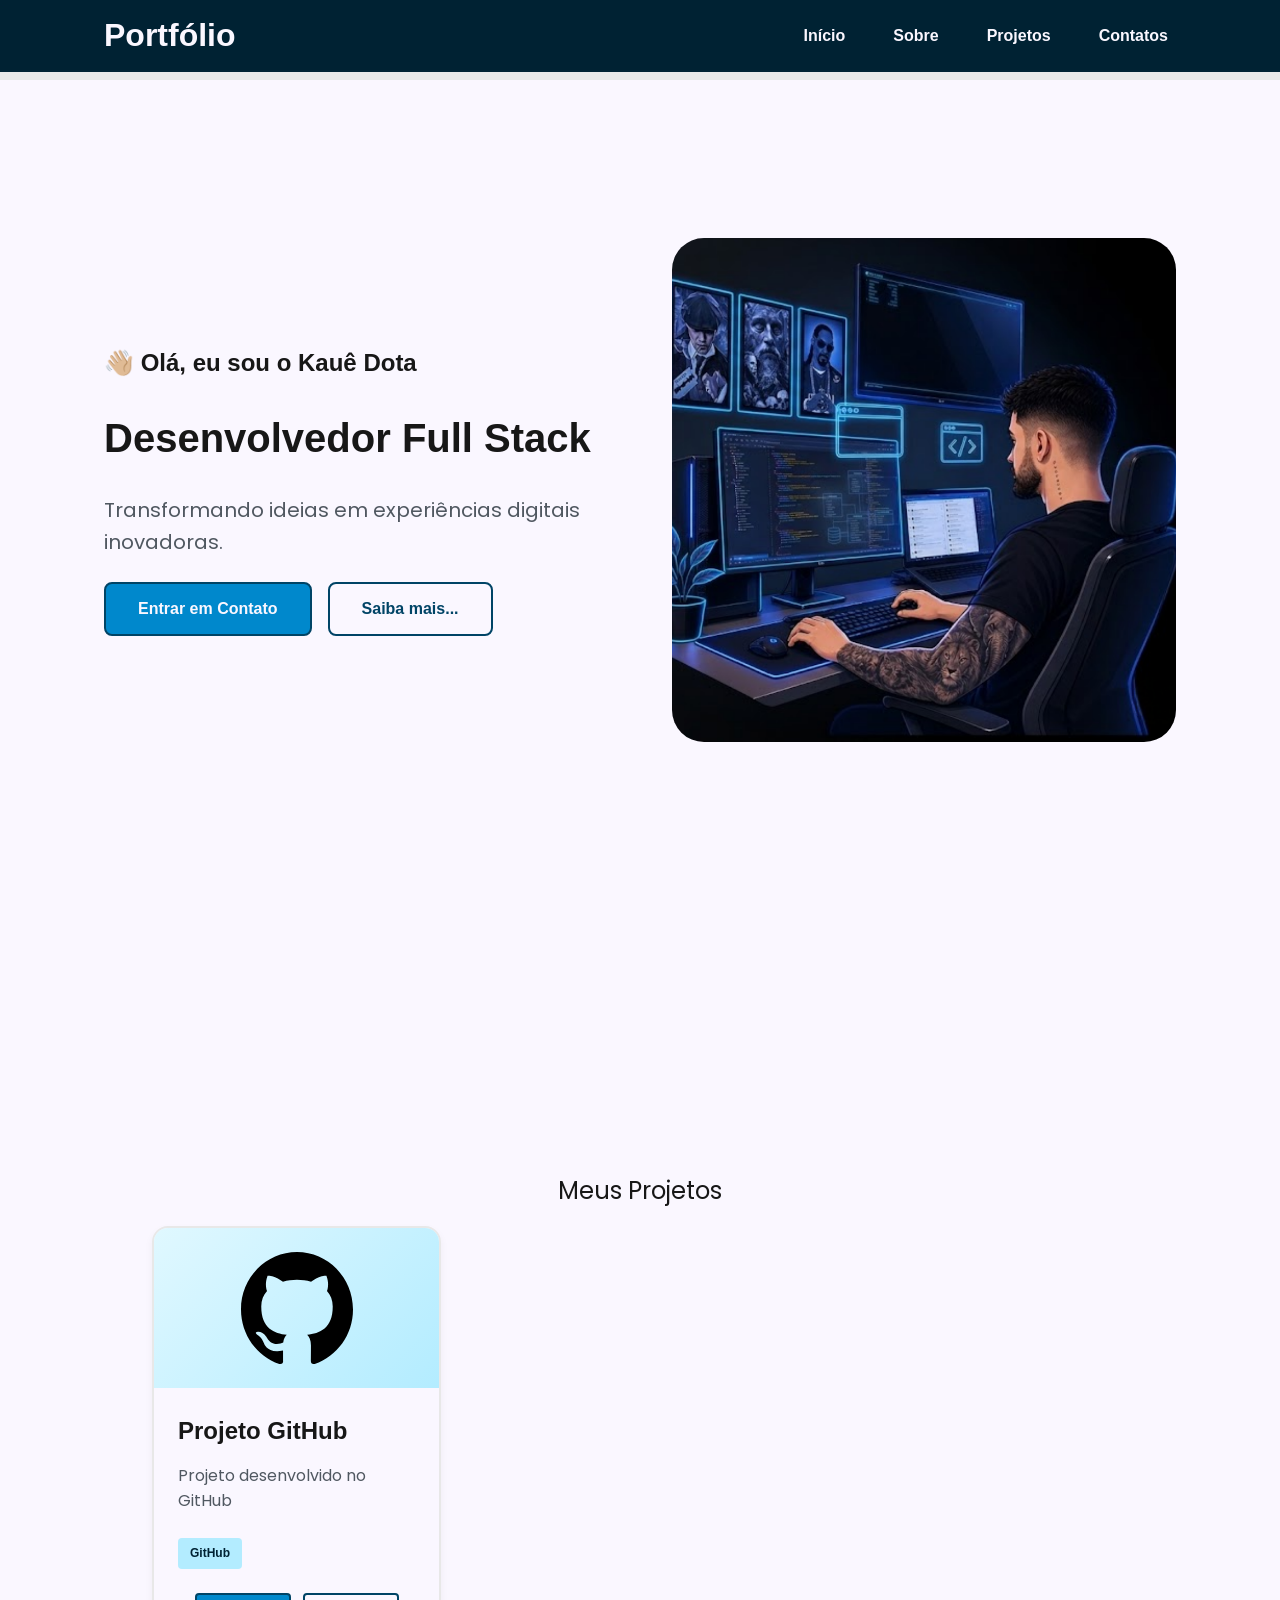
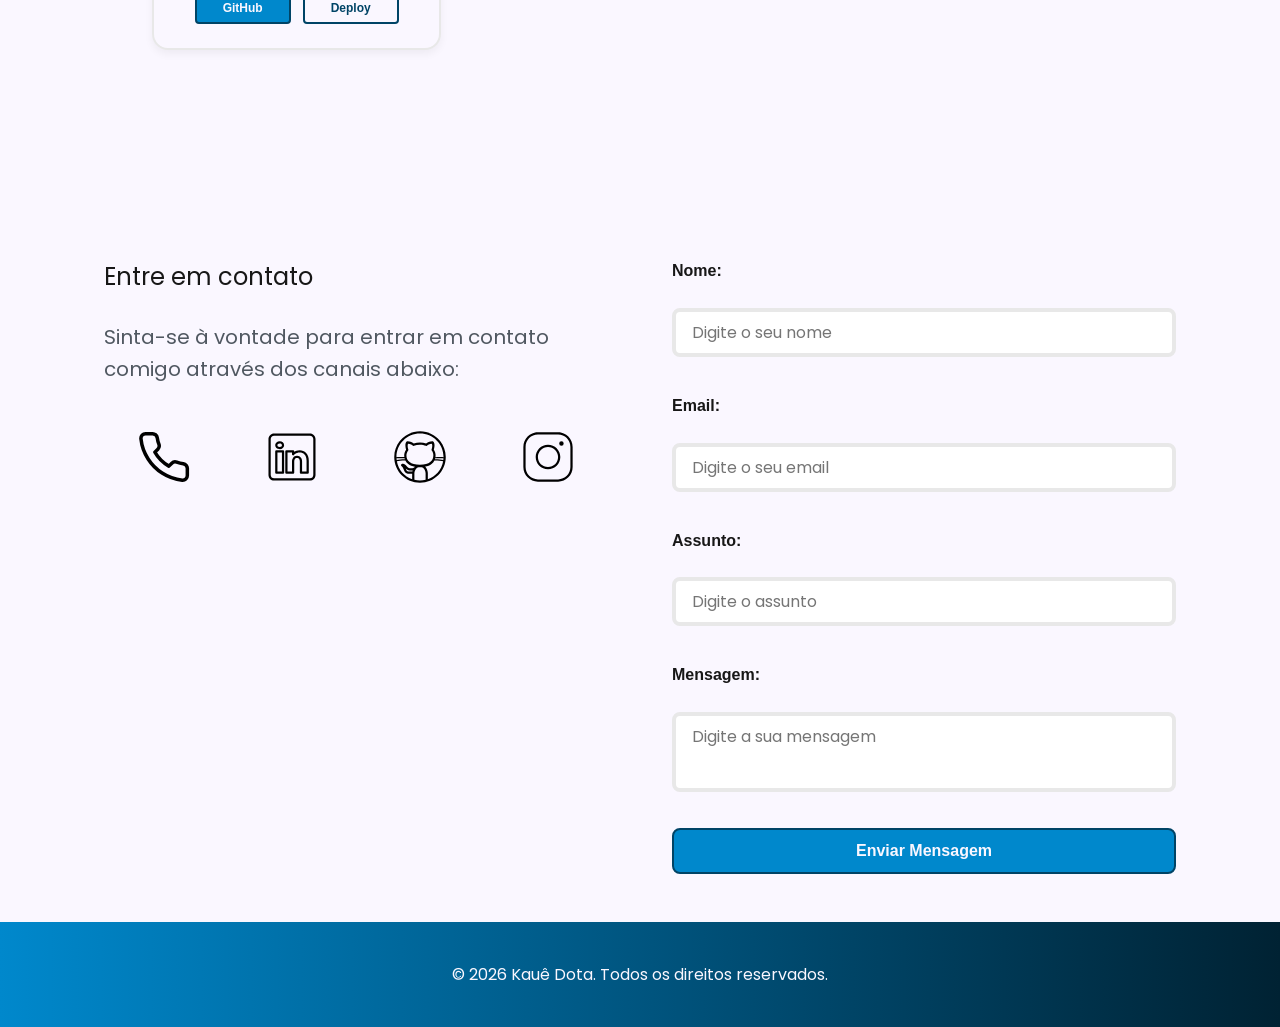
==== commit 42500492: "⚡ General Update:" ====
--- a/index.html
+++ b/index.html
@@ -20,6 +20,9 @@
     <meta name="robots" content="index, follow">
 
     <link rel="icon" type="image/svg+xml" href="./assets/img/favicon.svg">
+
+    <!-- SWIPER CSS -->
+    <link rel="stylesheet" href="https://cdn.jsdelivr.net/npm/swiper@11/swiper-bundle.min.css">
 
     <!-- CSS principal da página -->
     <link rel="stylesheet" href="assets/css/styles.css">
@@ -58,7 +61,7 @@
 
             <!-- Boas Vindas -->
             <article class="hero-content">
-                <span>👋 Olá, eu sou o Kauê Dota </span>
+                <span>👋🏼 Olá, eu sou o Kauê Dota </span>
                 <h1>Desenvolvedor Full Stack</h1>
                 <p>Transformando ideias em experiências digitais inovadoras.</p>
 
@@ -70,7 +73,7 @@
 
             <!-- Imagem da Seção Hero -->
             <figure class="hero-image">
-                <img src="./assets/img/foto_dev_man.svg"
+                <img src="./assets/img/foto_dev_man.png"
                     alt="Foto do autor do site, Kauê Dota, desenvolvedor Full Stack" class="float-animation">
             </figure>
 
@@ -79,48 +82,7 @@
         <!-- Seção Sobre -->
         <section id="about" class="section-container about-container">
 
-            <!-- Imagem da Seção About -->
-            <figure class="about-image">
-                <img src="./assets/img/avatar_dev_man.svg"
-                    alt="Foto do autor do site, Kauê Dota, desenvolvedor Full Stack" class="float-animation">
-            </figure>
-
-            <!-- Conteúdo da Seção About -->
-            <article class="about-content">
-                <h2>Sobre Mim</h2>
-                <p>Sou um desenvolvedor Full Stack apaixonado por criar soluções digitais que impactam positivamente
-                    a vida das pessoas. Com experiência em diversas tecnologias, busco sempre aprender e me
-                    aprimorar para entregar projetos de alta qualidade.</p>
-                <p>Meu objetivo é transformar ideias em experiências digitais inovadoras, utilizando as melhores
-                    práticas de desenvolvimento e design.</p>
-
-                <!-- Links (Github + Curriculo) e Dados do Github -->
-                <div class="about-buttons-data">
-
-                    <!-- Links -->
-                    <div class="buttons-container">
-                        <a href="#" target="_blank" class="botao">GitHub</a>
-                        <a href="#" target="_blank" class="botao-outline">Currículo</a>
-                    </div>
-
-                    <!-- Dados - Repósitório Github -->
-                    <div class="data-container">
-
-                        <!-- Numero de Seguidores -->
-                        <div class="data-item">
-                            <span class="data-number">100</span>
-                            <span class="data-label">Seguidores</span>
-                        </div>
-
-                        <!-- Numero de Repositórios -->
-                        <div class="data-item">
-                            <span class="data-number">10</span>
-                            <span class="data-label">Repositórios</span>
-                        </div>
-                    </div>
-
-                </div>
-            </article>
+
 
         </section>
 
@@ -193,6 +155,11 @@
                 <!-- Links das Redes Sociais -->
                 <div class="social-container">
 
+                    <a href="https://wa.me/5511964760423?text=Ol%C3%A1%20Kau%C3%AA%2C%20vi%20seu%20portf%C3%B3lio%20e%20gostaria%20de%20conversar%20sobre%20um%20projeto%21"
+                        target="_blank" class="social-icon whatsapp" aria-label="WhatsApp">
+                        <img src="./assets/icons/social/whatsapp.svg" alt="Link para o WhatsApp">
+                    </a>
+
                     <a href="https://www.linkedin.com/in/kaue-dota/" target="_blank" class="social-icon"
                         aria-label="LinkedIn">
                         <img src="./assets/icons/social/linkedin.svg" alt="Link para o LinkedIn">
@@ -211,7 +178,10 @@
             </article>
 
             <!-- Formulário de Contato -->
-            <form id="formulario">
+            <form id="formulario" action="https://formsubmit.co/df148e7b4dabe34fb95dc9a07388fbae" method="POST">
+
+                <input type="hidden" name="_next" value="http://localhost:5500/sucess.html">
+                <input type="hidden" name="_captcha" value="false">
 
                 <label for="nome">Nome:</label>
                 <input id="nome" name="nome" type="text" placeholder="Digite o seu nome" required>
@@ -242,6 +212,12 @@
         <p>&copy; 2026 Kauê Dota. Todos os direitos reservados.</p>
     </footer>
 
+    <!-- SWIPER JS -->
+    <script src="https://cdn.jsdelivr.net/npm/swiper@11/swiper-bundle.min.js"></script>
+
+    <!-- Script Principal da página -->
+    <script src="./assets/js/script.js"></script>
+
 </body>
 
 </html>
--- a/assets/css/styles.css
+++ b/assets/css/styles.css
@@ -10,18 +10,18 @@
  
 /* Variáveis */
 :root {
-    /* Paleta de Cores - Purple */
-    --purple-50: #f4eaff;
-    --purple-100: #e9dcfa;
-    --purple-200: #cdb3f0;
-    --purple-300: #b186e5;
-    --purple-400: #9460db;
-    --purple-500: #6b36c8;
-    --purple-600: #5b2ca0;
-    --purple-700: #4c2177;
-    --purple-800: #441f88;
-    --purple-900: #2a0e4d;
-    --purple-950: #1a0730;
+    /* Paleta de Cores - Blue (Inspirada na nova logo tech) */
+    --blue-50: #e0f8ff;
+    --blue-100: #b3ecff;
+    --blue-200: #80dfff;
+    --blue-300: #4dd2ff;
+    --blue-400: #1ac5ff;
+    --blue-500: #0088cc; /* Azul vibrante principal (telas) */
+    --blue-600: #006699;
+    --blue-700: #004466;
+    --blue-800: #002233; /* Tom escuro profundo */
+    --blue-900: #00111a;
+    --blue-950: #00080d;
  
     /* Cores Neutras */
     --gray-200: #e8e8e8;
@@ -32,10 +32,10 @@
     /* Cores de Estado */
     --error: #e63946;
  
-    /* Sombras */
+    /* Sombras (Atualizadas com o RGB do --blue-500: 0, 136, 204) */
     --shadow-sm: 0 0.25rem 0.5rem rgba(0, 0, 0, 0.05);
-    --shadow-md: 0 0.25rem 0.75rem rgba(107, 54, 200, 0.3);
-    --shadow-lg: 0 0.5rem 1.5rem rgba(107, 54, 200, 0.2);
+    --shadow-md: 0 0.25rem 0.75rem rgba(0, 136, 204, 0.3);
+    --shadow-lg: 0 0.5rem 1.5rem rgba(0, 136, 204, 0.2);
  
     /* Espaçamentos */
     --spacing-xs: 0.5rem;
@@ -111,27 +111,27 @@
 }
  
 .botao{
-  border-color: var(--purple-700);
-  background-color: var(--purple-500);
+  border-color: var(--blue-700);
+  background-color: var(--blue-500);
   color: var(--white);
 }
  
 .botao:hover{
-  border-color: var(--purple-800);
-  background-color: var(--purple-700);
+  border-color: var(--blue-800);
+  background-color: var(--blue-700);
   box-shadow: var(--shadow-md);
   transform: translateY(-0.25rem);
 }
  
 .botao-outline{
-  border-color: var(--purple-700);
+  border-color: var(--blue-700);
   background-color: transparent;
-  color: var(--purple-700);
+  color: var(--blue-700);
 }
  
 .botao-outline:hover{
-  border-color: var(--purple-700);
-  background-color: var(--purple-500);
+  border-color: var(--blue-700);
+  background-color: var(--blue-500);
   color: var(--white);
   transform: translateY(-0.25rem);
 }
@@ -156,8 +156,8 @@
   width: 100%;
   height: 5rem;
   border-bottom: var(--spacing-xs) solid var(--gray-200);
-  box-shadow: var(--purple-800);
-  background-color: var(--purple-800);
+  box-shadow: var(--blue-800);
+  background-color: var(--blue-800);
 }
  
 header a {
@@ -167,7 +167,7 @@
 }
  
 header a:hover {
-  color: var(--purple-100);
+  color: var(--blue-100);
 }
  
 #titulo{
@@ -290,7 +290,7 @@
 .about-content h2 {
   font-size: var(--text-2xl);
   font-weight: 700;
-  color: var(--purple-700);
+  color: var(--blue-700);
 }
 
 .about-buttons-data {
@@ -316,7 +316,7 @@
 .data-number {
   font-size: var(--text-xl);
   font-weight: 700;
-  color: var(--purple-700);
+  color: var(--blue-700);
 }
 
 .data-label {
@@ -364,7 +364,7 @@
     align-items: center;
     width: 100%;
     height: 10rem;
-    background: linear-gradient(135deg, var(--purple-50) 0%, var(--purple-100) 100%);
+    background: linear-gradient(135deg, var(--blue-50) 0%, var(--blue-100) 100%);
 }
 
 .project-image img {
@@ -406,10 +406,10 @@
 .tag {
     padding: 0.375rem 0.75rem;
     border-radius: var(--radius-sm);
-    background-color: var(--purple-100);
+    background-color: var(--blue-100);
     font-size: var(--text-sm);
     font-weight: 600;
-    color: var(--purple-800);
+    color: var(--blue-800);
 }
 
 .project-buttons {
@@ -441,12 +441,12 @@
 .swiper-button-next:after,
 .swiper-button-prev:after {
     font-size: var(--text-lg);
-    color: var(--purple-500);
+    color: var(--blue-500);
 }
  
 .swiper-button-next:hover:after,
 .swiper-button-prev:hover:after {
-    color: var(--purple-800);
+    color: var(--blue-800);
 }
  
 /* Indicadores de paginação */
@@ -460,7 +460,7 @@
 .swiper-pagination-bullet-active {
     width: var(--spacing-lg);
     border-radius: var(--radius-sm);
-    background-color: var(--purple-500);
+    background-color: var(--blue-500);
 }
 
 /* Seção de Contatos */
@@ -504,12 +504,12 @@
 .social-icon img:hover {
   filter: brightness(0) 
           saturate(100%) 
-          invert(42%) 
-          sepia(93%) 
-          saturate(1352%) 
-          hue-rotate(243deg) 
-          brightness(79%) 
-          contrast(91%);
+          invert(39%) 
+          sepia(61%) 
+          saturate(2811%) 
+          hue-rotate(173deg) 
+          brightness(97%) 
+          contrast(101%);
 }
 
 /* Formulário */
@@ -539,7 +539,7 @@
 
 form input:focus,
 form textarea:focus {
-    border-color: var(--purple-500);
+    border-color: var(--blue-500);
     outline: none;
 }
 
@@ -581,7 +581,7 @@
 .success-content h1 {
     font-size: var(--text-2xl);
     font-weight: 700;
-    color: var(--purple-700);
+    color: var(--blue-700);
 }
 
 .success-content h2 {
@@ -594,16 +594,16 @@
     display: inline-block;
     margin-top: var(--spacing-sm);
     padding: 0.75rem 2rem;
-    border: 0.15rem solid var(--purple-700);
+    border: 0.15rem solid var(--blue-700);
     border-radius: var(--radius-md);
-    background-color: var(--purple-500);
+    background-color: var(--blue-500);
     color: var(--white);
     font-weight: 600;
     transition: var(--transition-default);
 }
 
 .success-content .btn:hover {
-    background-color: var(--purple-700);
+    background-color: var(--blue-700);
     box-shadow: var(--shadow-md);
     transform: translateY(-0.25rem);
 }
@@ -612,8 +612,208 @@
  
 footer {
     padding: 2.5rem;
-    background: linear-gradient(to right, var(--purple-500), var(--purple-800));
+    background: linear-gradient(to right, var(--blue-500), var(--blue-800));
     font-weight: 600;
     text-align: center;
     color: var(--white);
-}+}
+
+/* Responsividade Tablet */
+ 
+@media screen and (max-width: 1024px) {
+ 
+  .section-container {
+    padding: var(--spacing-lg) var(--spacing-md);
+  }
+ 
+  .section-container h1 {
+    font-size: var(--text-3xl);
+  }
+ 
+  .section-container h2 {
+    font-size: var(--text-2xl);
+  }
+ 
+  .section-container p {
+    font-size: var(--text-base);
+  }
+ 
+  .section-container span {
+    font-size: var(--text-lg);
+  }
+ 
+  .success-content h1 {
+    font-size: var(--text-3xl);
+  }
+ 
+  .success-content h2 {
+    font-size: var(--text-lg);
+  }
+ 
+  #titulo{
+    font-size: var(--text-xl);
+  }
+ 
+  @media screen and (max-width: 768px){
+    .menu-list{
+      display: none;
+    }
+  }
+ 
+  /* Responsividade Tablet - Seção Hero */
+ 
+  .hero-container{
+    flex-direction: column-reverse;
+    gap: var(--spacing-lg);
+    min-height: 60vh;
+    text-align: center;
+  }
+ 
+  .hero-content,
+  .hero-image{
+    width: 90%;
+  }
+ 
+  .hero-image img{
+    object-fit: cover;
+  }
+ 
+  .buttons-container{
+    justify-content: center;
+    width: 100%;
+  }
+ 
+  .hero-container .botao,
+  .hero-container .botao-outline{
+    padding: 0.75rem 1.5rem;
+    font-size: var(--text-base);
+    white-space: nowrap;
+  }
+ 
+/* Responsividade Tablet Seção About*/
+ 
+.about-container{
+  flex-direction: column;
+  gap: var(--spacing-lg);
+  margin: var(--spacing-lg);
+  padding: var(--spacing-lg);
+}
+ 
+.about-image{
+  display: flex;
+  flex: 1;
+  justify-content: center;
+  width: 100%;
+}
+ 
+.about-image img{
+  max-width: 16rem;
+  width: 100%;
+}
+ 
+.about-content{
+  width: 100%;
+}
+ 
+.about-buttons-data{
+  flex-direction: column;
+  gap: var(--spacing-md);
+  align-items: stretch;
+}
+ 
+.about-buttons-data .botao{
+  margin-right: 0;
+}
+ 
+.data-container {
+  justify-content: center;
+  width: 100%;
+}
+
+/* Responsividade Tablet - Seção Projects */
+
+.projects-container {
+  margin: var(--spacing-sm) var(--spacing-lg);
+}
+
+.projects-swiper {
+  margin: 0;
+  padding: var(--spacing-sm) var(--spacing-lg) 2.5rem;
+}
+
+.project-card {
+  width: 100%;
+  height: 30rem;
+  min-height: 30rem;
+  max-height: 30rem;
+  max-width: 100%;
+}
+
+.project-content {
+  display: flex;
+  flex-direction: column;
+  justify-content: space-between;
+  height: 100%;
+}
+
+.project-content p {
+  flex: 1;
+  overflow: hidden;
+}
+
+.project-tags {
+  min-height: 2.5rem;
+  align-items: flex-start;
+}
+
+.swiper-wrapper {
+  align-items: stretch;
+}
+
+.swipper-slide {
+  display: flex;
+  justify-content: center;
+  align-items: stretch;
+  height: auto;
+}
+
+.swiper-button-next,
+.swiper-button-prev {
+  display: none;
+}
+
+/* Responsividade Tablet - Seção Contato */
+
+.contact-container {
+  grid-template-columns: 1fr;
+  gap: var(--spacing-lg);
+  width: 90%;
+  margin: 0 auto;
+}
+
+/* Responsividade Tablet - Seção Sucess */
+
+.success-container {
+    padding: var(--spacing-xl, var(--spacing-md));
+    min-height: calc(100vh - 10rem);
+}
+
+.success-content {
+  gap: var(--spacing-lg);
+  max-width: 35rem;
+}
+
+.sucess_icon {
+  width: 6rem;
+  height: 6rem;
+}
+
+.sucess-icon img {
+  width: 5rem;
+  max-width: 5rem;
+}
+
+}
+
+/* Responsividade - Celular */
+@media screen and (max-width: 480px) {
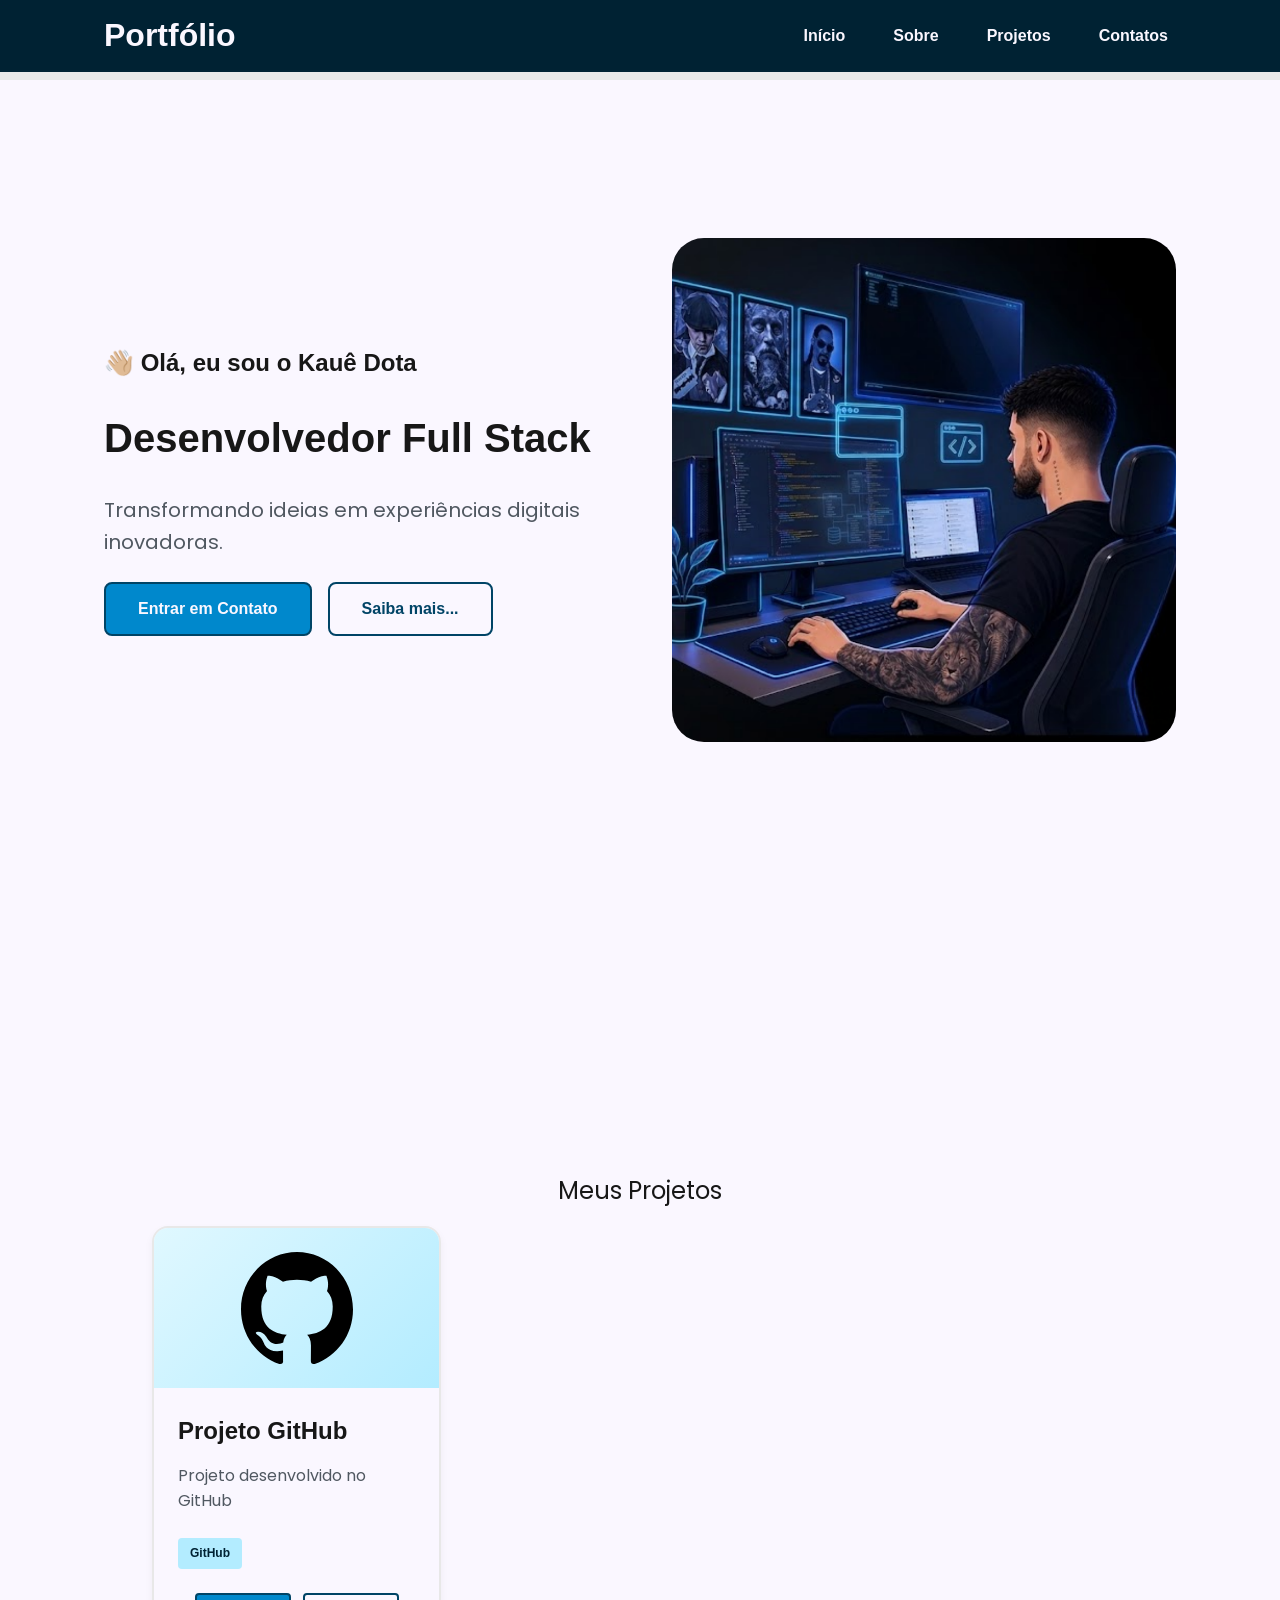
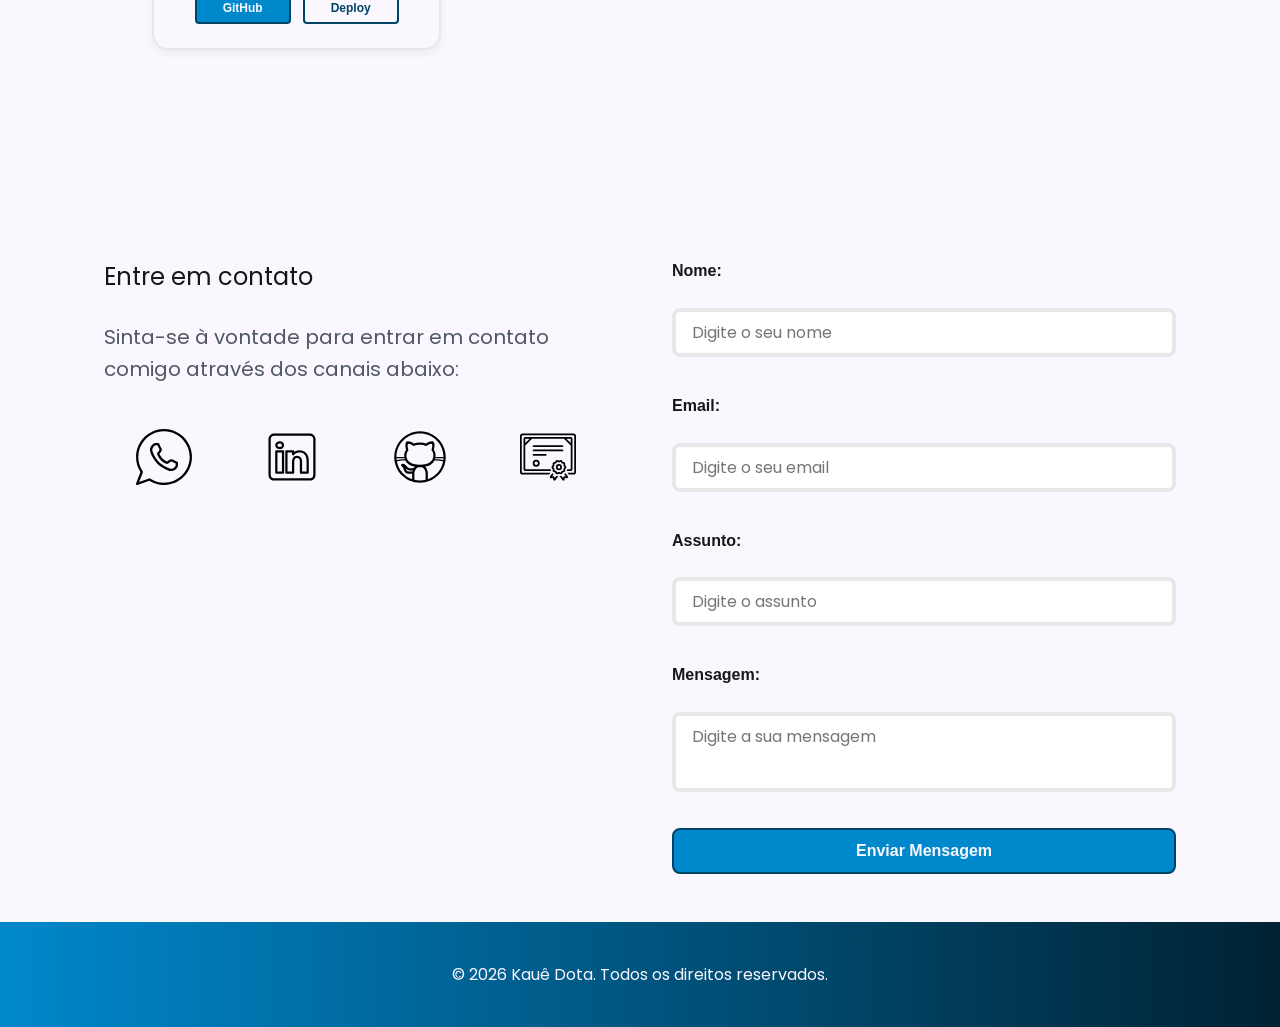
==== commit dd0158bb: "⚡ General Update:" ====
--- a/index.html
+++ b/index.html
@@ -169,9 +169,9 @@
                         <img src="./assets/icons/social/github.svg" alt="Link para o GitHub">
                     </a>
 
-                    <a href="https://www.instagram.com/kauedota/" target="_blank" class="social-icon"
-                        aria-label="Instagram">
-                        <img src="./assets/icons/social/instagram.svg" alt="Link para o Instagram">
+                    <a href="https://kauedota.github.io/portal-certificacoes-kaue/" target="_blank" class="social-icon"
+                        aria-label="Certificado">
+                        <img src="./assets/icons/social/certificate.svg" alt="Link para o Certificado">
                     </a>
 
                 </div>
@@ -180,7 +180,7 @@
             <!-- Formulário de Contato -->
             <form id="formulario" action="https://formsubmit.co/df148e7b4dabe34fb95dc9a07388fbae" method="POST">
 
-                <input type="hidden" name="_next" value="http://localhost:5500/sucess.html">
+                <input type="hidden" name="_next" value="https://kauedota.github.io/portfolio/sucess.html">
                 <input type="hidden" name="_captcha" value="false">
 
                 <label for="nome">Nome:</label>
--- a/assets/css/styles.css
+++ b/assets/css/styles.css
@@ -75,6 +75,8 @@
   background-color: var(--white);
   line-height: 1.6;
   color: var(--black);
+  overflow-x: hidden;
+  max-width: 100vw;
 }
  
 main {
@@ -815,5 +817,199 @@
 
 }
 
-/* Responsividade - Celular */
-@media screen and (max-width: 480px) {+/* Responsividade Celular */
+@media screen and (max-width: 480px) {
+
+    /* Responsividade Celular - Seção Hero */
+    .hero-container {
+        flex-direction: column-reverse;
+        gap: var(--spacing-lg);
+        min-height: 60vh;
+        text-align: center;
+    }
+
+    .hero-content,
+    .hero-image {
+        width: 90%;
+    }
+
+    .hero-image img {
+        object-fit: cover;
+    }
+
+    .buttons-container {
+        justify-content: center;
+        width: 100%;
+    }
+
+    .hero-container .botao,
+    .hero-container .botao-outline {
+        padding: 0.75rem 1.5rem;
+        font-size: var(--text-base);
+        white-space: nowrap;
+    }
+
+    /* Responsividade Celular Seção About*/
+    .about-container {
+        flex-direction: column;
+        gap: var(--spacing-lg);
+        margin: var(--spacing-lg);
+        padding: var(--spacing-lg);
+    }
+
+    .about-image {
+        display: flex;
+        flex: 1;
+        justify-content: center;
+        width: 100%;
+    }
+
+    .about-image img {
+        max-width: 16rem;
+        width: 100%;
+    }
+
+    .about-content {
+        width: 100%;
+    }
+
+    .about-buttons-data {
+        flex-direction: column;
+        gap: var(--spacing-md);
+        align-items: stretch;
+    }
+
+    .about-buttons-data .botao {
+        margin-right: 0;
+    }
+
+    .data-container {
+        justify-content: center;
+        width: 100%;
+    }
+
+    /* Responsividade Celular Seção Projects*/
+    .projects-container {
+        margin: var(--spacing-sm) 0.25rem;
+    }
+
+    .projects-swiper {
+        margin: 0;
+        padding: var(--spacing-sm) 0.5rem 2.5rem;
+    }
+
+    .project-card {
+        width: 100%;
+        max-width: 100%;
+        height: auto;
+        min-height: 24rem;
+    }
+
+    .project-content {
+        display: flex;
+        flex-direction: column;
+        justify-content: space-between;
+        height: 100%;
+    }
+
+    .project-content h3 {
+        font-size: var(--text-base);
+    }
+
+    .project-content p {
+        flex: 1;
+        font-size: var(--text-sm);
+        line-height: 1.4;
+        overflow: hidden;
+    }
+
+    .project-tags {
+        min-height: auto;
+        align-items: flex-start;
+        gap: 0.25rem;
+    }
+
+    /* >> Adicionado para encaixar melhor no mobile  */
+    .tag {
+        padding: 0.15rem 0.4rem;
+        font-size: 0.6rem;
+        line-height: 1;
+        white-space: nowrap;
+    }
+
+    .project-buttons {
+        margin-top: var(--spacing-sm);
+        justify-content: center;
+        gap: var(--spacing-xs);
+        flex-wrap: wrap;
+    }
+
+    .project-buttons .botao,
+    .project-buttons .botao-outline {
+        min-width: 5.5rem;
+        padding: 0.45rem 0.85rem;
+        font-size: 0.75rem;
+    }
+    /* até aqui - Referencia para futuras mudanças << */
+
+    .swiper-wrapper {
+        align-items: stretch;
+    }
+
+    .swiper-slide {
+        display: flex;
+        justify-content: center;
+        align-items: stretch;
+        height: auto;
+    }
+
+    .swiper-button-next,
+    .swiper-button-prev {
+        display: none;
+    }
+
+    /* Responsividade Celular - Seção Contacts */
+    .contact-container {
+        grid-template-columns: 1fr;
+        gap: var(--spacing-sm);
+        width: 90%;
+        margin: 0 auto;
+    }
+
+    /* === AQUI ESTÁ O CÓDIGO DAS REDES SOCIAIS ADICIONADO === */
+    .social-container {
+        display: flex;
+        justify-content: center;
+        align-items: center;
+        gap: 0.75rem; 
+        width: 100%;
+    }
+
+    .social-icon {
+        width: 3.2rem;  
+        height: 3.2rem; 
+        padding: 0.5rem;
+    }
+    /* ======================================================== */
+
+    /* Responsividade Celular - Seção Success */
+    .success-container {
+        padding: var(--spacing-lg) var(--spacing-sm);
+        min-height: calc(100vh - 10rem);
+    }
+
+    .success-content {
+        gap: var(--spacing-md);
+        max-width: 35rem;
+    }
+
+    .success-icon {
+        width: 5rem;
+        height: 5rem;
+    }
+
+    .success-icon img {
+        width: 4rem;
+        height: 4rem;
+    }
+}
